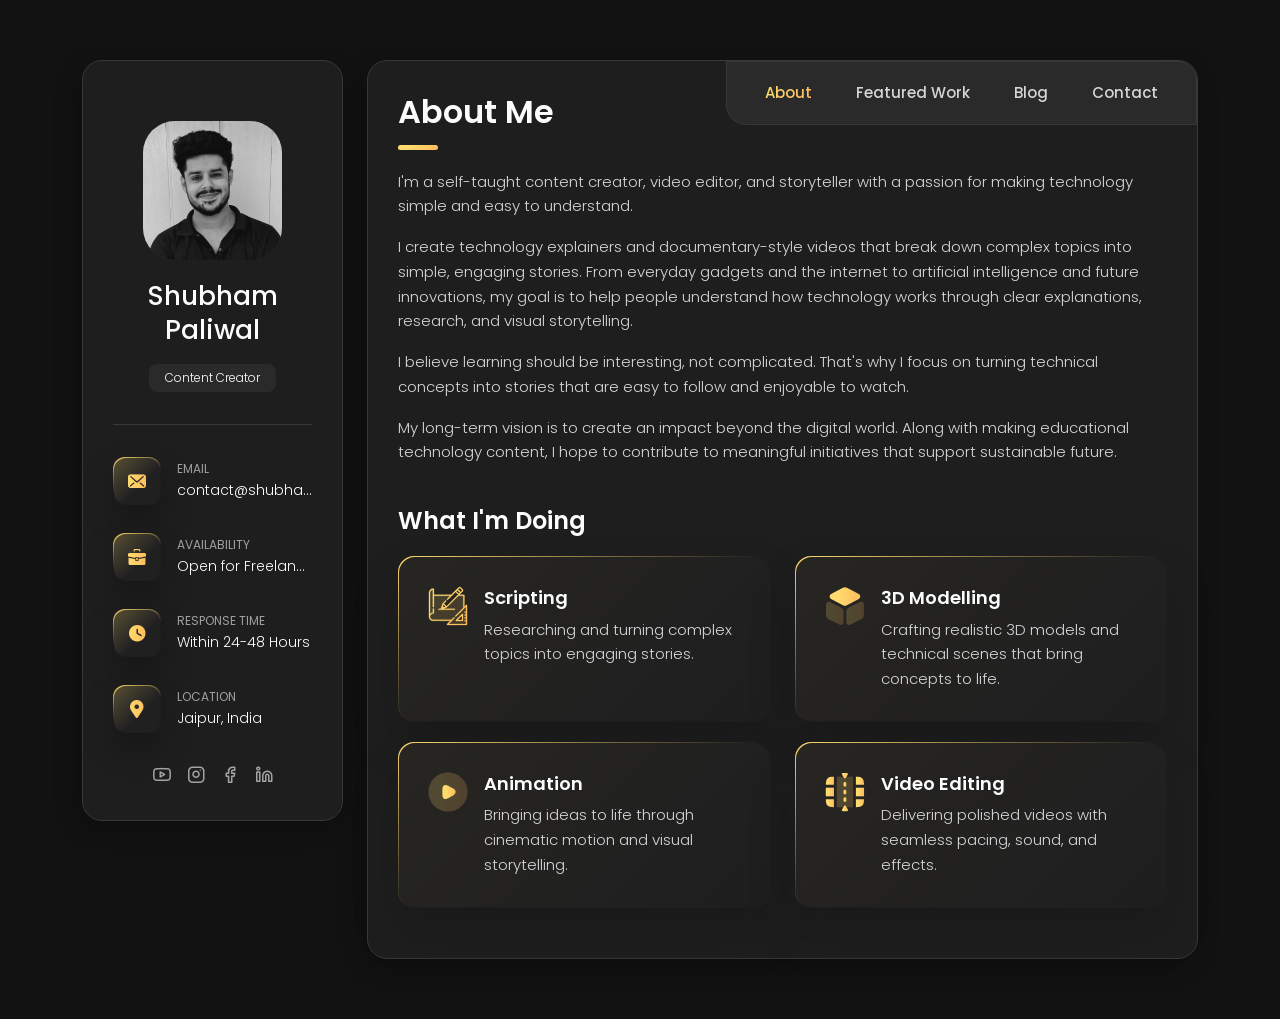
==== index.html @ 13cd65c0 "initial portfolio website" ====
<!DOCTYPE html>
<html lang="en">

<head>

	<!-- =========================================================
        CHARACTER ENCODING
    ========================================================== -->

	<meta charset="UTF-8">

	<!-- =========================================================
        VIEWPORT
    ========================================================== -->

	<meta name="viewport" content="width=device-width, initial-scale=1">

	<!-- =========================================================
        PRIMARY SEO
        Change these 4 values on every page:
        1. Title
        2. Description
        3. Canonical URL
        4. Open Graph URL
    ========================================================== -->

	<title>Shubham Paliwal | Tech Creator, 3D Animator & Storyteller</title>

	<meta name="description"
		content="Explore technology through documentary-style explainers featuring cinematic 3D animation, AI-powered visuals, and engaging visual storytelling by Shubham Paliwal.">

	<link rel="canonical" href="https://shubhampaliwal.com/">

	<!-- =========================================================
        WEBSITE INFORMATION
    ========================================================== -->

	<meta name="author" content="Shubham Paliwal">

	<meta name="creator" content="Shubham Paliwal">

	<meta name="publisher" content="Shubham Paliwal">

	<meta name="application-name" content="Shubham Paliwal">

	<meta name="apple-mobile-web-app-title" content="Shubham Paliwal">

	<!-- =========================================================
        SEARCH ENGINES
    ========================================================== -->

	<meta name="robots" content="index,follow,max-image-preview:large,max-snippet:-1,max-video-preview:-1">

	<!-- =========================================================
        THEME
    ========================================================== -->

	<meta name="theme-color" content="#0D1117">

	<meta name="color-scheme" content="dark">

	<!-- =========================================================
        MOBILE
    ========================================================== -->

	<meta name="mobile-web-app-capable" content="yes">

	<meta name="apple-mobile-web-app-status-bar-style" content="black-translucent">

	<meta name="format-detection" content="telephone=no">

	<!-- =========================================================
        REFERRER
    ========================================================== -->

	<meta name="referrer" content="strict-origin-when-cross-origin">

	<!-- =========================================================
        OPEN GRAPH
        Used by:
        Facebook
        WhatsApp
        LinkedIn
        Discord
        Telegram
        Slack
    ========================================================== -->

	<meta property="og:type" content="website">

	<meta property="og:site_name" content="Shubham Paliwal">

	<meta property="og:locale" content="en_US">

	<meta property="og:title" content="Shubham Paliwal | Tech Creator, 3D Animator & Storyteller">

	<meta property="og:description"
		content="Explore technology through documentary-style explainers featuring cinematic 3D animation, AI-powered visuals, and engaging visual storytelling by Shubham Paliwal.">

	<meta property="og:url" content="https://shubhampaliwal.com/">

	<meta property="og:image" content="https://shubhampaliwal.com/assets/images/og-image.jpg">

	<meta property="og:image:secure_url" content="https://shubhampaliwal.com/assets/images/og-image.jpg">

	<meta property="og:image:type" content="image/jpeg">

	<meta property="og:image:width" content="1200">

	<meta property="og:image:height" content="630">

	<meta property="og:image:alt" content="Official Portfolio of Shubham Paliwal">

	<!-- =========================================================
        TWITTER / X CARD
        Used by X (Twitter)
    ========================================================== -->

	<meta name="twitter:card" content="summary_large_image">

	<meta name="twitter:site" content="@ShubhamPaliiwal">

	<meta name="twitter:creator" content="@ShubhamPaliiwal">

	<meta name="twitter:title" content="Shubham Paliwal | Tech Creator, 3D Animator & Storyteller">

	<meta name="twitter:description"
		content="Explore technology through documentary-style explainers featuring cinematic 3D animation, AI-powered visuals, and engaging visual storytelling by Shubham Paliwal.">

	<meta name="twitter:image" content="https://shubhampaliwal.com/assets/images/og-image.jpg">

	<meta name="twitter:image:alt" content="Official Portfolio of Shubham Paliwal">

	<!-- =========================================================
        FAVICONS
    ========================================================== -->

	<link rel="icon" href="/assets/images/favicons/favicon.ico" sizes="any">

	<link rel="icon" type="image/png" sizes="16x16" href="/assets/images/favicons/favicon-16x16.png">

	<link rel="icon" type="image/png" sizes="32x32" href="/assets/images/favicons/favicon-32x32.png">

	<link rel="icon" type="image/png" sizes="48x48" href="/assets/images/favicons/favicon-48x48.png">

	<link rel="apple-touch-icon" sizes="180x180" href="/assets/images/favicons/apple-touch-icon.png">

	<link rel="manifest" href="/assets/images/favicons/site.webmanifest">

	<!-- =========================================================
        PERFORMANCE
    ========================================================== -->

	<!-- Preconnect only if using Google Fonts -->
	<link rel="preconnect" href="https://fonts.googleapis.com">

	<link rel="preconnect" href="https://fonts.gstatic.com" crossorigin>

	<!-- DNS Prefetch -->

	<link rel="dns-prefetch" href="//fonts.googleapis.com">

	<link rel="dns-prefetch" href="//fonts.gstatic.com">

	<!-- =========================================================
        SOCIAL PROFILES
    ========================================================== -->

	<link rel="me" href="https://instagram.com/theshubhampaliwal">

	<link rel="me" href="https://youtube.com/@TheShubhamPaliwal">

	<link rel="me" href="https://facebook.com/TheShubhamPaliwal">

	<link rel="me" href="https://x.com/ShubhamPaliiwal">

	<link rel="me" href="https://linkedin.com/in/theshubhampaliwal">

	<link rel="me" href="https://github.com/theshubhampaliwal">

	<!-- =========================================================
        SEARCH ENGINE VERIFICATION
        Add these after verification
    ========================================================== -->

	<!--
    <meta name="google-site-verification"
          content="YOUR_GOOGLE_VERIFICATION_CODE">

    <meta name="msvalidate.01"
          content="YOUR_BING_VERIFICATION_CODE">
    -->

	<!-- =========================================================
        ANALYTICS
        Add after launch
    ========================================================== -->

	<!-- Google Analytics (GA4) -->

	<!-- Microsoft Clarity -->

	<!-- =========================================================
     STRUCTURED DATA
     Person Schema
========================================================= -->

	<script type="application/ld+json">
{
  "@context": "https://schema.org",
  "@type": "Person",
  "@id": "https://shubhampaliwal.com/#person",

  "name": "Shubham Paliwal",

  "alternateName": "TheShubhamPaliwal",

  "url": "https://shubhampaliwal.com/",

  "image": "https://shubhampaliwal.com/assets/images/profile.webp",

  "email": "contact@shubhampaliwal.com",

  "jobTitle": "Technology Explainer & 3D Animation Creator",

  "description": "Shubham Paliwal is a technology explainer who creates documentary-style videos that simplify complex technology through deep research, cinematic 3D animation, AI-powered visuals, and engaging visual storytelling. His work explores how modern technologies work, making technical concepts accessible and easy to understand.",

  "sameAs": [

    "https://instagram.com/theshubhampaliwal",

    "https://youtube.com/@TheShubhamPaliwal",
    
    "https://facebook.com/TheShubhamPaliwal",

    "https://x.com/ShubhamPaliiwal",

    "https://linkedin.com/in/theshubhampaliwal",

    "https://github.com/theshubhampaliwal"

  ],

  "knowsAbout": [
  "Technology",
  "Artificial Intelligence",
  "3D Animation",
  "Visual Storytelling",
  "Technology Explainers",
  "Documentary Filmmaking",
  "Scriptwriting",
  "Blender",
  "Adobe After Effects",
  "Adobe Premiere Pro"
]
}
</script>

	<!-- =========================================================
     WEBSITE SCHEMA
========================================================= -->

	<script type="application/ld+json">
{
  "@context": "https://schema.org",

  "@type": "WebSite",

  "@id": "https://shubhampaliwal.com/#website",

  "url": "https://shubhampaliwal.com/",

  "name": "Shubham Paliwal",

  "publisher": {

      "@id":"https://shubhampaliwal.com/#person"

  },

  "inLanguage":"en"
}
</script>

	<!-- =========================================================
     WEBPAGE SCHEMA
========================================================= -->

	<script type="application/ld+json">
{
  "@context":"https://schema.org",

  "@type":"WebPage",

  "@id":"https://shubhampaliwal.com/#webpage",

  "url":"https://shubhampaliwal.com/",

  "name":"Shubham Paliwal",

  "description":"Official website of Shubham Paliwal who creates documentary-style explainers featuring cinematic 3D animation, AI-powered visuals, and engaging visual storytelling by Shubham Paliwal.",

  "isPartOf":{

      "@id":"https://shubhampaliwal.com/#website"

  },

  "about":{

      "@id":"https://shubhampaliwal.com/#person"

  },

  "primaryImageOfPage":{

      "@type":"ImageObject",

      "url":"https://shubhampaliwal.com/assets/images/og-image.jpg"

  },

  "inLanguage":"en"
}
</script>

	<!-- Styles -->
	<link rel="stylesheet" type="text/css" href="/assets/styles/vendors/bootstrap.min.css" />
	<link rel="stylesheet" type="text/css" href="/assets/styles/style.css" />

</head>

<body>
	<main class="main">
		<div class="container gutter-top gutter-bottom">
			<div class="row sticky-parent">
				<!-- Sidebar -->
				<aside class="col-12 col-md-12 col-xl-3">
					<div class="sidebar box-outer sticky-column">
						<!-- My photo -->
						<div class="sidebar__base-info">
							<figure class="avatar-box">
								<img src="/assets/images/profile.webp" alt="Shubham Paliwal">
							</figure>

							<div class="text-xl-center">
								<h3 class="title title--h3 sidebar__name">Shubham Paliwal</h3>
								<div class="badge">Content Creator</div>
							</div>

							<button class="btn btn--small btn--icon-right sidebar__btn js-btn-toggle"><span>Show
									Contacts</span><i class="feathericon-chevron-down"></i></button>
						</div>

						<div class="sidebar__additional-info js-show">
							<div class="separation"></div>
							<ul class="details-info">
								<!-- Email -->
								<li class="details-info__item">
									<span class="box icon-box"><i class="font-icon icon-icon-email-solid"></i></span>
									<div class="contacts-block__info">
										<span class="overhead">Email</span>
										<a class="text-overflow" href="mailto:contact@shubhampaliwal.com"
											title="contact@shubhampaliwal.com">contact@shubhampaliwal.com</a>
									</div>
								</li>
								<!-- Availability -->
								<li class="details-info__item">
									<span class="box icon-box"><i class="font-icon icon-icon-business-bag"></i></span>
									<div class="contacts-block__info">
										<span class="overhead">Availability</span>
										<span class="text-overflow" title="Open for Freelance & Collaborations">Open for
											Freelance & Collaborations</span>
									</div>
								</li>
								<!-- Response Time -->
								<li class="details-info__item">
									<span class="box icon-box"><i class="font-icon icon-icon-time-solid"></i></span>
									<div class="contacts-block__info">
										<span class="overhead">Response Time</span>
										<span class="text-overflow" title="Within 24-48 Hours">Within 24-48 Hours</span>
									</div>
								</li>
								<!-- Location -->
								<li class="details-info__item">
									<span class="box icon-box"><i class="font-icon icon-icon-location-pin"></i></span>
									<div class="contacts-block__info">
										<span class="overhead">Location</span>
										<span class="text-overflow" title="Jaipur, India">Jaipur, India</span>
									</div>
								</li>
							</ul>
							<div class="separation d-xl-none"></div>

							<!-- Social -->
							<div class="social">
								<a class="social__link" href="https://www.youtube.com/@TheShubhamPaliwal"><i
										class="feathericon-youtube"></i></a>
								<a class="social__link" href="https://www.instagram.com/theshubhampaliwal"><i
										class="feathericon-instagram"></i></a>
								<a class="social__link" href="https://www.facebook.com/TheShubhamPaliwal"><i
										class="feathericon-facebook"></i></a>
								<a class="social__link" href="https://www.linkedin.com/in/theshubhampaliwal"><i
										class="feathericon-linkedin"></i></a>
							</div>
						</div>
					</div>
				</aside>

				<!-- Content -->
				<div class="col-12 col-md-12 col-xl-9">
					<div class="box-outer">
						<!-- Menu -->
						<div class="nav-container">
							<ul class="nav">
								<li class="nav__item"><a class="active" href="/">About</a></li>
								<li class="nav__item"><a href="/work">Featured Work</a></li>
								<li class="nav__item"><a href="https://blog.shubhampaliwal.com/" target="_blank"
										rel="noopener noreferrer">Blog</a></li>
								<li class="nav__item"><a href="/contact">Contact</a></li>
							</ul>
						</div>

						<!-- About -->
						<div class="pb-0 pb-sm-2">
							<h1 class="title title--h1 title__separate">About Me</h1>
							<p>I'm a self-taught content creator, video editor, and storyteller with a passion for
								making technology simple and easy to understand.</p>
							<p>I create technology explainers and documentary-style videos that break down complex
								topics into simple, engaging stories. From everyday gadgets and the internet to
								artificial intelligence and future innovations, my goal is to help people understand how
								technology works through clear explanations, research, and visual storytelling.</p>
							<p>I believe learning should be interesting, not complicated. That's why I focus on turning
								technical concepts into stories that are easy to follow and enjoyable to watch.</p>
							<p>My long-term vision is to create an impact beyond the digital world. Along with making
								educational technology content, I hope to contribute to meaningful initiatives that
								support sustainable future.</p>
						</div>

						<!-- What -->
						<h2 class="title title--h2 mt-3">What I'm Doing</h2>
						<div class="row">
							<!-- Case Item -->
							<div class="col-12 col-lg-6">
								<div class="case-item box box-inner">
									<img class="case-item__icon" src="/assets/icons/icon-design.svg" alt="" />
									<div>
										<h3 class="title title--h3">Scripting</h3>
										<p class="case-item__caption">Researching and turning complex topics into
											engaging stories.</p>
									</div>
								</div>
							</div>

							<!-- Case Item -->
							<div class="col-12 col-lg-6">
								<div class="case-item box box-inner">
									<img class="case-item__icon" src="/assets/icons/icon-3d.svg" alt="" />
									<div>
										<h3 class="title title--h3">3D Modelling</h3>
										<p class="case-item__caption">Crafting realistic 3D models and technical scenes
											that bring concepts to life.</p>
									</div>
								</div>
							</div>

							<!-- Case Item -->
							<div class="col-12 col-lg-6">
								<div class="case-item box box-inner">
									<img class="case-item__icon" src="/assets/icons/icon-animation.svg" alt="" />
									<div>
										<h3 class="title title--h3">Animation</h3>
										<p class="case-item__caption">Bringing ideas to life through cinematic motion
											and visual storytelling.</p>
									</div>
								</div>
							</div>

							<!-- Case Item -->
							<div class="col-12 col-lg-6">
								<div class="case-item box box-inner">
									<img class="case-item__icon" src="/assets/icons/icon-video-editing.svg" alt="" />
									<div>
										<h3 class="title title--h3">Video Editing</h3>
										<p class="case-item__caption">Delivering polished videos with seamless pacing,
											sound, and effects.</p>
									</div>
								</div>
							</div>
						</div>

						<!-- Tools Code Here -->

						<!-- Clients Code Here -->

					</div><!-- box-outer -->
				</div><!-- Content -->
			</div><!-- sticky-parent -->
		</div><!-- container -->
	</main>

	<div class="back-to-top"></div>

	<!-- Full review 1 Code Here -->

	<!-- Full review 2 Code Here -->

	<!-- Full review 3 Code Here -->

	<!-- Full review 4 Code Here -->

	<!-- Full review 5 Code Here -->

	<!-- JavaScripts -->
	<script src="/assets/js/jquery-3.4.1.min.js"></script>
	<script src="/assets/js/plugins.min.js"></script>
	<script src="/assets/js/common.js"></script>

</body>

</html>
---- assets/styles/style.css ----
/* ------------------------------------------------
 Author: ArtStyles (Art)
 
 Template Name: vCard
 version: 1.1.0
------------------------------------------------ */
/* ------------------------------------------------
 
 - Vendors
 - Font Icons
 - Variables
 - General Styles
 - Typography
 - Form
 - Button
 - Sidebar
 - Sections
 - Navbar
 - Popup
 - Cases
 - Clients
 - Contact
 - Portfolio
 - News
 - Single news
 - Single project
 - Testimonials
 - Timeline
 - Footer
 - Other
 
------------------------------------------------ */
@import url("vendors/swiper.min.css");
@import url("vendors/simplebar.min.css");
@import url("vendors/magnific-popup.css");
@import url("vendors/photoswipe.css");
@import url("vendors/default-skin.css");
@import url("../icons/style-custome-icons.css");
@import url("../icons/feather.css");
@import url("https://fonts.googleapis.com/css2?family=Poppins:wght@300;400;500;600&display=swap");
:root {
  --font-family: 'Poppins', sans-serif;
  --font-base-size: 15px;
  --font-mobile-size: 14px;
  --color-heading: #FCFCFC;
  --color-paragraph: #D6D6D6;
  --color-border: #383838;
  --color-bg: #121212;
  --color-surface-1: #1e1e1f;
  --color-surface-2: #2a2a2b;
  --color-surface-3: #202021;
  --color-accent: #FFDB6E;
  --color-error: #B84C4C;
  --color-gradient: linear-gradient(137.84deg, #FFDB6E 26.31%, #FFBC5E 93.75%);
  --color-gradient-soft: linear-gradient(135deg, rgba(255, 218, 109, 0.0375) 0%, rgba(255, 189, 94, 0) 100%), #1E1E1F;
  --color-gradient-text: linear-gradient(90deg, #FFDB6E, #FFBC5E);
  --color-gradient-border: linear-gradient(155deg, #FFDA6D 0%, rgba(255, 191, 96, 0) 50%);
  --color-gradient-border-gray: linear-gradient(135deg, #404040 0%, rgba(64, 64, 64, 0) 48.44%);
  --color-gradient-gray: linear-gradient(137.84deg, #3F3F40 2.69%, #303030 93.75%);
  --color-gradient-icon: linear-gradient(135deg, rgba(255, 218, 109, 0.25) 0%, rgba(255, 189, 94, 0) 59.86%), #202021;
  --color-btn: linear-gradient(135deg, rgba(45, 45, 46, 0.25) 0%, rgba(27, 27, 28, 0) 100%), #202021;
  --box-shadow-24: -4px 8px 24px rgba(0, 0, 0, 0.25);
  --box-shadow-30: 0px 16px 30px rgba(0, 0, 0, 0.25);
  --box-shadow-40: 0px 16px 40px rgba(0, 0, 0, 0.25);
  --box-shadow-50: 0px 25px 50px rgba(0, 0, 0, 0.15);
  --box-shadow-80: 0px 24px 80px rgba(0, 0, 0, 0.7);
  --radius-32: 32px;
  --radius-20: 20px;
  --radius-18: 18px;
  --radius-16: 16px;
  --radius-14: 14px;
  --radius-12: 12px;
  --radius-8: 8px;
}

/* -----------------------------------------------------------------
    - General Styles
----------------------------------------------------------------- */
*,
::before,
::after {
  background-repeat: no-repeat;
  -webkit-box-sizing: border-box;
          box-sizing: border-box;
}

html {
  -webkit-overflow-scrolling: touch;
  -webkit-box-sizing: border-box;
  box-sizing: border-box;
}

body, html {
  font-size: 1rem;
  -webkit-text-size-adjust: 100%;
}

body {
  background-color: var(--color-bg);
  color: var(--color-paragraph);
  font-family: var(--font-family);
  font-size: var(--font-base-size);
  font-weight: 300;
  line-height: 1.65;
  min-height: 100vh;
  overflow-x: hidden;
  -ms-overflow-style: scrollbar;
  -webkit-font-smoothing: antialiased;
}

@media only screen and (max-width: 580px) {
  body {
    font-size: var(--font-mobile-size);
    line-height: 1.6;
  }
}

html.is-scroll-disabled body {
  height: 100vh;
  overflow: hidden;
}

@media all and (-ms-high-contrast: none), (-ms-high-contrast: active) {
  html.is-scroll-disabled {
    overflow: hidden;
  }
}

.no-scroll {
  overflow: hidden;
  -ms-overflow-style: none;
}

.no-scroll-height {
  overflow-x: hidden;
}

.svg-defs {
  position: absolute;
  height: 0;
  width: 0;
}

img {
  max-width: 100%;
  -webkit-user-select: none;
  -moz-user-select: none;
  -ms-user-select: none;
  user-select: none;
}

figure {
  margin: 0;
}

iframe {
  background-color: var(--color-bg);
  border: 0;
  display: block;
  height: 100%;
  width: 100%;
}

.cover {
  -o-object-fit: cover;
     object-fit: cover;
  -o-object-position: center;
     object-position: center;
  font-family: 'object-fit: cover; object-position: center;';
  height: 100%;
  width: 100%;
}

::-moz-selection {
  background: transparent;
  color: var(--color-accent);
}

::selection {
  background: transparent;
  color: var(--color-accent);
}

.scroll-line {
  background: var(--color-gradient);
  height: 0.1875rem;
  position: fixed;
  top: 0;
  width: 0;
  z-index: 3;
}

/* -----------------------------------------------------------------
    - Typography
----------------------------------------------------------------- */
h1, h2, h3, h4, h5, h6 {
  color: var(--color-heading);
  font-family: var(--font-family);
  font-weight: 600;
  line-height: 1.3;
}

.title--h1 {
  font-size: 2rem;
  margin-bottom: 1.0625rem;
}

@media only screen and (max-width: 580px) {
  .title--h1 {
    font-size: 1.5rem;
  }
}

.title--h2 {
  font-size: 1.5rem;
  margin-bottom: 1.25rem;
}

@media only screen and (max-width: 580px) {
  .title--h2 {
    font-size: 1.125rem;
  }
}

.title--h3 {
  font-size: 1.125rem;
  margin-bottom: 0.5rem;
}

@media only screen and (max-width: 580px) {
  .title--h3 {
    font-size: 1rem;
  }
}

.title--h4 {
  font-size: 1rem;
  margin-bottom: 0.8125rem;
  font-weight: 500;
}

@media only screen and (max-width: 580px) {
  .title--h4 {
    font-size: 0.875rem;
  }
}

.title--h5 {
  font-size: 0.875rem;
}

@media only screen and (max-width: 580px) {
  .title--h5 {
    font-size: 0.75rem;
  }
}

.title--h6 {
  font-size: 0.75rem;
}

@media only screen and (max-width: 580px) {
  .title--h6 {
    font-size: 0.625rem;
  }
}

.title--center {
  text-align: center;
}

.title--tone {
  background: var(--color-gradient-text);
  -webkit-background-clip: text;
  background-clip: text;
  -webkit-text-fill-color: transparent;
}

.title-icon {
  margin-right: 0.5rem;
  margin-top: -0.25rem;
  height: 2.5rem;
  width: 2.5rem;
}

@media only screen and (max-width: 580px) {
  .title-icon {
    height: 2.08333rem;
    width: 2.08333rem;
  }
}

.title__separate {
  margin-bottom: 2.3125rem;
  position: relative;
}

.title__separate::before {
  content: '';
  background: var(--color-gradient);
  border-radius: 0.5rem;
  height: 0.3125rem;
  position: absolute;
  bottom: -1.0625rem;
  left: 0;
  width: 2.5rem;
  z-index: 1;
}

@media only screen and (max-width: 580px) {
  .title__separate {
    margin-bottom: 1.5rem;
  }
  .title__separate::before {
    height: 0.1875rem;
    bottom: -0.625rem;
    width: 1.875rem;
  }
}

.overhead {
  color: var(--color-paragraph);
  font-size: 0.75rem;
  font-weight: 400;
  display: block;
  opacity: .7;
  text-transform: uppercase;
}

@media only screen and (max-width: 580px) {
  .overhead {
    font-size: 0.6875rem;
  }
}

.text-overflow {
  display: block;
  text-overflow: ellipsis;
  overflow: hidden;
  white-space: nowrap;
}

.block-quote {
  font-size: 1.25rem;
  font-weight: 400;
  font-style: italic;
  margin: 1.8125rem 0;
  position: relative;
  line-height: 1.6;
}

@media only screen and (max-width: 991px) {
  .block-quote {
    padding-left: 3.8125rem;
  }
}

@media only screen and (max-width: 580px) {
  .block-quote {
    font-size: 1.125rem;
    margin: 1rem 0;
    padding-left: 0;
    padding-top: 2.8125rem;
  }
  .block-quote p {
    margin-bottom: 0.5rem;
  }
}

.block-quote::before {
  background-image: url(../icons/icon-quote.svg);
  background-repeat: no-repeat;
  background-position: center;
  background-size: cover;
  content: '';
  height: 1.125rem;
  margin: 0 auto;
  position: absolute;
  top: 0.5rem;
  left: -3.125rem;
  width: 1.6875rem;
}

@media only screen and (max-width: 991px) {
  .block-quote::before {
    left: 0;
  }
}

.block-quote__author {
  font-size: 0.875rem;
  font-style: normal;
  display: block;
  margin-top: 0.5625rem;
  padding-left: 3rem;
  position: relative;
}

@media only screen and (max-width: 580px) {
  .block-quote__author {
    font-size: 0.875rem;
    margin-top: 0;
    padding-left: 2rem;
  }
}

.block-quote__author::before {
  content: '';
  background-color: var(--color-heading);
  height: 0.0625rem;
  margin-bottom: auto;
  margin-top: auto;
  position: absolute;
  top: 0;
  bottom: 0;
  left: 0;
  width: 2rem;
}

@media only screen and (max-width: 580px) {
  .block-quote__author::before {
    width: 1rem;
  }
}

a {
  color: var(--color-accent);
  cursor: pointer;
  text-decoration: none;
}

a:hover {
  outline: none;
}

a.decoration--none {
  text-decoration: none;
}

a.link-gradient {
  background: var(--color-gradient-text);
  -webkit-background-clip: text;
  background-clip: text;
  -webkit-text-fill-color: transparent;
  -webkit-text-decoration-skip: objects;
}

.description {
  color: var(--color-paragraph);
  margin-bottom: 1.875rem;
}

.foreword {
  font-size: 1.125rem;
}

/* Badges */
.badge {
  background: var(--color-surface-2);
  font-size: 0.75rem;
  font-weight: 300;
  border-radius: var(--radius-8);
  padding: 0.5rem 1rem;
}

@media only screen and (max-width: 580px) {
  .badge {
    font-size: 0.6875rem;
    padding: 0.375rem 0.75rem;
  }
}

/* -----------------------------------------------------------------
    - Form
----------------------------------------------------------------- */
.input, .textarea, select,
.custom-select {
  background-color: transparent;
  border: 1px solid var(--color-border);
  border-radius: var(--radius-14);
  -webkit-box-shadow: none;
          box-shadow: none;
  color: var(--color-heading);
  font-size: inherit;
  height: auto;
  padding: 0.875rem 1.375rem 0.8125rem;
  position: relative;
  width: 100%;
  -webkit-appearance: none;
  -moz-appearance: none;
  appearance: none;
}

@media only screen and (max-width: 580px) {
  .input, .textarea, select,
  .custom-select {
    padding: 0.8125rem 1.375rem 0.75rem;
  }
}

.input:focus, .textarea:focus, select:focus,
.custom-select:focus {
  background-color: transparent;
  border-color: var(--color-accent);
  color: var(--color-heading);
  -webkit-box-shadow: none;
          box-shadow: none;
  outline: none;
}

.input {
  line-height: inherit;
}

@media all and (-ms-high-contrast: none), (-ms-high-contrast: active) {
  .input {
    line-height: 0;
  }
}

.input__icon {
  padding-left: 3.375rem;
}

@media only screen and (max-width: 580px) {
  .input__icon {
    padding-left: 2.8125rem;
  }
}

.textarea {
  border-radius: var(--radius-14);
  display: block;
  padding: 0.8125rem 1.1875rem;
  resize: none;
}

.form-group {
  margin-bottom: 2rem;
  position: relative;
}

@media only screen and (max-width: 580px) {
  .form-group {
    margin-bottom: 1.6875rem;
  }
}

.help-block {
  position: absolute;
  font-size: 0.75rem;
  line-height: 1.4;
  padding-top: 0.3125rem;
  padding-left: 0.375rem;
}

@media only screen and (max-width: 580px) {
  .help-block {
    font-size: 0.6875rem;
  }
}

.with-errors {
  color: var(--color-error);
}

.has-error input,
.has-error textarea,
.has-error input:focus,
.has-error textarea:focus {
  border-color: var(--color-error);
}

#validator-contact {
  font-size: 0.875rem;
  margin-top: 1rem;
}

.form-control::-webkit-input-placeholder {
  color: var(--color-paragraph);
  opacity: .5;
}

.form-control:-ms-input-placeholder {
  color: var(--color-paragraph);
  opacity: .5;
}

.form-control::-ms-input-placeholder {
  color: var(--color-paragraph);
  opacity: .5;
}

.form-control::placeholder {
  color: var(--color-paragraph);
  opacity: .5;
}

input:invalid,
textarea:invalid {
  outline: none !important;
}

.form-check-input {
  background: transparent;
  border-color: rgba(244, 244, 244, 0.15);
}

.form-check-input:checked {
  background-color: var(--color-accent);
  border-color: var(--color-accent);
}

.form-check-input:checked[type=checkbox] {
  background-image: url("data:image/svg+xml,%3csvg xmlns='http://www.w3.org/2000/svg' viewBox='0 0 20 20'%3e%3cpath fill='none' stroke='%23000' stroke-linecap='round' stroke-linejoin='round' stroke-width='3' d='M6 10l3 3l6-6'/%3e%3c/svg%3e") !important;
}

.form-check-input:checked[type=radio] {
  background-image: url("data:image/svg+xml,%3csvg xmlns='http://www.w3.org/2000/svg' viewBox='-4 -4 8 8'%3e%3ccircle r='2' fill='%23000'/%3e%3c/svg%3e");
}

.form-check-input:focus {
  border-color: var(--color-paragraph);
  -webkit-box-shadow: 0 0 0 0.125rem rgba(244, 244, 244, 0.25);
          box-shadow: 0 0 0 0.125rem rgba(244, 244, 244, 0.25);
}

select,
.custom-select {
  background: url("data:image/svg+xml,%3csvg xmlns='http://www.w3.org/2000/svg' viewBox='0 0 4 5'%3e%3cpath fill='%23fff' d='M2 0L0 2h4zm0 5L0 3h4z'/%3e%3c/svg%3e") no-repeat right 0.1rem center/10px 16px;
}

.dropdown-menu {
  background: var(--color-surface-2);
  border: 1px solid var(--color-border);
  border-radius: var(--radius-12);
  -webkit-box-shadow: var(--box-shadow-50);
          box-shadow: var(--box-shadow-50);
  font-size: inherit;
}

.dropdown-menu::before {
  content: '';
  border-left: 0.375rem solid transparent;
  border-right: 0.375rem solid transparent;
  border-bottom: 0.375rem solid var(--color-border);
  height: 0;
  position: absolute;
  top: -0.375rem;
  left: 1.0625rem;
  width: 0;
}

.dropdown-item {
  color: var(--color-paragraph);
  font-weight: 300;
}

.dropdown-item:hover, .dropdown-item:focus {
  background: var(--color-border);
  color: var(--color-paragraph);
}

.dropdown.dropup .dropdown-menu::before {
  border-left: 0.375rem solid transparent;
  border-right: 0.375rem solid transparent;
  border-top: 0.375rem solid var(--color-border);
  border-bottom: 0.375rem solid transparent;
  top: auto;
  bottom: -0.75rem;
}

.progress {
  display: block;
  background: transparent;
  font-size: 0.9375rem;
  margin-bottom: 1.5rem;
  height: auto;
}

@media only screen and (max-width: 580px) {
  .progress {
    font-size: 0.8125rem;
    margin-bottom: 1rem;
  }
}

.progress:last-child {
  margin-bottom: 0;
}

.progress-bar {
  background-color: var(--color-border);
  border-radius: var(--radius-16);
  height: 0.5rem;
  overflow: inherit;
  position: relative;
  width: 100%;
}

.progress-bar span {
  background: var(--color-gradient);
  border-radius: 1rem;
  display: block;
  overflow: hidden;
  position: relative;
  height: 0.5rem;
  width: 0%;
  -webkit-transition: width .6s ease-in-out;
  transition: width .6s ease-in-out;
  z-index: 1;
}

.progress .progress-text {
  margin-bottom: 0.5rem;
}

.progress .progress-text span {
  color: var(--color-heading);
  font-weight: 500;
}

.btn {
  background: var(--color-gradient-border-gray);
  border-radius: var(--radius-14);
  -webkit-box-shadow: var(--box-shadow-40);
          box-shadow: var(--box-shadow-40);
  border: 0;
  color: var(--color-accent);
  cursor: pointer;
  font-weight: 400;
  font-size: 1rem;
  line-height: initial;
  padding: 1rem 1.5rem;
  position: relative;
  -webkit-transition: all .4s ease-in-out;
  transition: all .4s ease-in-out;
  white-space: nowrap;
  z-index: 0;
}

.btn::before {
  content: '';
  position: absolute;
  top: 1px;
  right: 1px;
  bottom: 1px;
  left: 1px;
  background: var(--color-btn);
  border-radius: inherit;
  -webkit-transition: all .4s ease-in-out;
  transition: all .4s ease-in-out;
  z-index: -1;
}

.btn:hover {
  background: var(--color-gradient-border);
  color: var(--color-accent);
}

.btn:hover::before {
  background: var(--color-gradient-icon);
}

.btn:focus {
  -webkit-box-shadow: var(--box-shadow-40);
          box-shadow: var(--box-shadow-40);
}

.btn .font-icon {
  margin-right: 0.375rem;
}

.btn--small {
  -webkit-box-shadow: var(--box-shadow-30);
          box-shadow: var(--box-shadow-30);
  font-size: 0.75rem;
  padding: 0.625rem 1rem;
}

.btn--small:focus {
  -webkit-box-shadow: var(--box-shadow-30);
          box-shadow: var(--box-shadow-30);
}

.btn--icon-left i {
  margin-right: 0.5rem;
}

.btn--icon-right i {
  margin-left: 0.5rem;
}

@media only screen and (max-width: 580px) {
  .btn {
    font-size: 0.875rem;
    padding: 0.75rem 1.125rem;
  }
}

button:focus {
  outline: none;
}

.hp-field {
    position: absolute;
    left: -10000px;
    width: 1px;
    height: 1px;
    overflow: hidden;
}

.cf-turnstile {
    margin-bottom: 16px;
    max-width: 100%;
    overflow: hidden;
}

/* -----------------------------------------------------------------
    - Sidebar
----------------------------------------------------------------- */
.sidebar {
  z-index: 10;
}

@media only screen and (max-width: 1200px) {
  .sidebar {
    margin-bottom: 1.875rem;
  }
}

@media only screen and (max-width: 580px) {
  .sidebar {
    margin-bottom: 1rem;
  }
}

@media only screen and (max-width: 1200px) {
  .sidebar__base-info {
    display: -webkit-box;
    display: -ms-flexbox;
    display: flex;
    -webkit-box-align: center;
        -ms-flex-align: center;
            align-items: center;
  }
  .sidebar__base-info > * {
    min-width: 0;
  }
}

@media only screen and (min-width: 1200px) {
  .sidebar__additional-info {
    display: block !important;
  }
}

@media only screen and (max-width: 1200px) {
  .sidebar__additional-info {
    display: none;
  }
}

@media only screen and (max-width: 1200px) {
  .sidebar__additional-info .details-info__item {
    -webkit-box-flex: 0;
        -ms-flex: 0 0 50%;
            flex: 0 0 50%;
  }
  .sidebar__additional-info .details-info__item:nth-last-child(2), .sidebar__additional-info .details-info__item:nth-last-child(1) {
    margin-bottom: 0;
  }
}

@media only screen and (max-width: 768px) {
  .sidebar__additional-info .details-info__item {
    margin-bottom: 1.25rem;
  }
  .sidebar__additional-info .details-info__item:nth-last-child(2) {
    margin-bottom: 1.25rem;
  }
  .sidebar__additional-info .details-info__item:nth-last-child(1) {
    margin-bottom: 0 !important;
  }
}

@media only screen and (max-width: 580px) {
  .sidebar__additional-info .details-info__item {
    -webkit-box-flex: 0;
        -ms-flex: 0 0 100%;
            flex: 0 0 100%;
  }
  .sidebar__additional-info .details-info__item:nth-last-child(2) {
    margin-bottom: 0.9375rem;
  }
  .sidebar__additional-info .details-info__item:nth-last-child(1) {
    margin-bottom: 0;
  }
}

.sidebar .avatar-box {
  background: var(--color-gradient-gray);
  border-radius: var(--radius-32);
  margin: 1.875rem 1.875rem 1.25rem;
  overflow: hidden;
  height: calc(100% - 3.75rem);
  width: calc(100% - 3.75rem);
  -webkit-transition: all .3s ease-in-out;
  transition: all .3s ease-in-out;
}

@media only screen and (max-width: 1200px) {
  .sidebar .avatar-box {
    -ms-flex-negative: 0;
        flex-shrink: 0;
    margin: 0 1.5rem 0 0;
    height: 7.5rem;
    width: 7.5rem;
  }
}

@media only screen and (max-width: 580px) {
  .sidebar .avatar-box {
    border-radius: var(--radius-20);
    margin: 0 1rem 0 0;
    height: 5rem;
    width: 5rem;
  }
}

.sidebar .avatar-box img {
  -o-object-fit: cover;
     object-fit: cover;
  height: 100%;
  width: 100%;
}

.sidebar__name {
  font-size: 1.625rem;
  font-weight: 500;
  margin-bottom: 1rem;
  position: relative;
}

@media only screen and (max-width: 580px) {
  .sidebar__name {
    font-size: 1.0625rem;
    margin-bottom: 0.625rem;
  }
}

.sidebar__btn {
  position: absolute;
  top: 0;
  right: 0;
  border-top-left-radius: 0;
  border-bottom-right-radius: 0;
  display: none;
}

@media only screen and (max-width: 1200px) {
  .sidebar__btn {
    display: block;
    padding: 0.625rem 1rem;
  }
}

@media only screen and (max-width: 580px) {
  .sidebar__btn {
    padding: 0.625rem;
  }
}

.sidebar__btn i {
  display: none;
}

@media only screen and (max-width: 580px) {
  .sidebar__btn i {
    display: block;
    margin: 0;
  }
  .sidebar__btn span {
    display: none;
  }
}

.contacts-block__info {
  -webkit-box-flex: 1;
      -ms-flex: 1;
          flex: 1;
}

/* Social */
.social {
  text-align: center;
}

.social__link {
  font-size: 1.125rem;
  color: var(--color-heading);
  -webkit-text-fill-color: inherit;
  opacity: .6;
  margin: 0 0.375rem;
}

@media only screen and (max-width: 580px) {
  .social__link {
    font-size: 1rem;
  }
}

.social__link:hover {
  color: inherit;
  opacity: 1;
  text-decoration: none;
}

@media only screen and (max-width: 1200px) {
  .social {
    text-align: left;
  }
}

.sticky-column {
  margin-top: 0;
  -webkit-transition: all .3s ease-in-out;
  transition: all .3s ease-in-out;
}

.sticky-column.is_stuck {
  margin-top: 1.875rem;
}

/* -----------------------------------------------------------------
    - Sections
----------------------------------------------------------------- */
@media (min-width: 1200px) {
  .container {
    max-width: 1140px;
  }
}

@media (min-width: 1300px) {
  .container {
    max-width: 1230px;
  }
}

@media (min-width: 1400px) {
  .container {
    max-width: 1290px;
  }
}

.box {
  background: var(--color-gradient-border);
  position: relative;
  z-index: 0;
}

.box::before {
  content: '';
  position: absolute;
  top: 1px;
  right: 1px;
  bottom: 1px;
  left: 1px;
  background: var(--color-gradient-soft);
  border-radius: inherit;
  z-index: -1;
}

.box--s2 {
  background: var(--color-gradient-border-gray);
}

.box--s2::before {
  background-image: var(--color-btn) !important;
  background-color: var(--color-surface-3) !important;
}

.box-outer {
  background-color: var(--color-surface-1);
  border: 1px solid var(--color-border);
  border-radius: var(--radius-20);
  -webkit-box-shadow: var(--box-shadow-24);
          box-shadow: var(--box-shadow-24);
  padding: 1.875rem;
  position: relative;
}

@media only screen and (max-width: 580px) {
  .box-outer {
    padding: 0.9375rem;
  }
}

.box-inner {
  border-radius: var(--radius-16);
  -webkit-box-shadow: var(--box-shadow-50);
          box-shadow: var(--box-shadow-50);
  padding: 1.875rem;
  margin-bottom: 1.875rem;
}

@media only screen and (max-width: 580px) {
  .box-inner {
    border-radius: var(--radius-14);
    -webkit-box-shadow: var(--box-shadow-30);
            box-shadow: var(--box-shadow-30);
    padding: 1.25rem;
    margin-bottom: 0.9375rem;
  }
}

.icon-box {
  font-size: 1.125rem;
  display: -webkit-inline-box;
  display: -ms-inline-flexbox;
  display: inline-flex;
  -webkit-box-align: center;
      -ms-flex-align: center;
          align-items: center;
  -webkit-box-pack: center;
      -ms-flex-pack: center;
          justify-content: center;
  border-radius: var(--radius-12);
  -webkit-box-shadow: var(--box-shadow-30);
          box-shadow: var(--box-shadow-30);
  line-height: 1;
  margin-right: 1rem;
  height: 3rem;
  width: 3rem;
}

.icon-box > * {
  min-width: 0;
}

.icon-box::before {
  background: var(--color-gradient-icon);
}

.icon-box .font-icon {
  background: var(--color-gradient-text);
  -webkit-background-clip: text;
  background-clip: text;
  -webkit-text-fill-color: transparent;
}

@media only screen and (max-width: 580px) {
  .icon-box {
    font-size: 1rem;
    border-radius: var(--radius-8);
    -webkit-box-shadow: var(--box-shadow-24);
            box-shadow: var(--box-shadow-24);
    height: 1.875rem;
    width: 1.875rem;
  }
}

.box-avatar {
  border-radius: var(--radius-18);
  -webkit-box-shadow: var(--box-shadow-30);
          box-shadow: var(--box-shadow-30);
  height: 5rem;
  width: 5rem;
}

.box-avatar::before {
  background: var(--color-gradient-gray);
}

.box-avatar img {
  -o-object-fit: cover;
     object-fit: cover;
}

.box-avatar--not-border {
  background: var(--color-gradient-gray);
}

.box-avatar--not-border::before {
  display: none;
}

@media only screen and (max-width: 580px) {
  .box-avatar {
    border-radius: var(--radius-14);
    -webkit-box-shadow: var(--box-shadow-24);
            box-shadow: var(--box-shadow-24);
    height: calc(5rem - 1.25rem);
    width: calc(5rem - 1.25rem);
  }
}

.separation {
  background: var(--color-border);
  margin: 2rem 0;
  height: 1px;
  width: 100%;
}

@media only screen and (max-width: 580px) {
  .separation {
    margin: 1rem 0;
  }
}

.js-image {
  background-size: cover;
  background-position: center;
  height: 100%;
  width: 100%;
}

.gutter-top {
  padding-top: 3.75rem;
}

@media only screen and (max-width: 580px) {
  .gutter-top {
    padding-top: 0.9375rem;
  }
}

.gutter-bottom {
  padding-bottom: 3.75rem;
}

@media only screen and (max-width: 580px) {
  .gutter-bottom {
    padding-bottom: 2.5rem;
  }
}

.noGutters-Top {
  margin-top: 0 !important;
}

.noGutters-Bottom {
  margin-bottom: 0 !important;
}

.noGutters-Left {
  margin-left: 0 !important;
}

.noGutters-Right {
  margin-right: 0 !important;
}

/* Details info */
.details-info {
  list-style: none;
  padding-left: 0;
  margin-bottom: 0.5rem;
}

@media only screen and (max-width: 1200px) {
  .details-info {
    display: -webkit-box;
    display: -ms-flexbox;
    display: flex;
    -ms-flex-wrap: wrap;
        flex-wrap: wrap;
    margin-bottom: 0;
  }
  .details-info > * {
    min-width: 0;
  }
}

@media only screen and (max-width: 768px) {
  .details-info {
    display: -webkit-box;
    display: -ms-flexbox;
    display: flex;
    -webkit-box-orient: vertical;
    -webkit-box-direction: normal;
        -ms-flex-direction: column;
            flex-direction: column;
    margin-bottom: 0.5rem;
    font-size: 1rem;
  }
  .details-info > * {
    min-width: 0;
  }
}

@media only screen and (max-width: 580px) {
  .details-info {
    font-size: 0.9375rem;
  }
}

.details-info--inline {
  display: -webkit-box;
  display: -ms-flexbox;
  display: flex;
  -webkit-box-orient: horizontal;
  -webkit-box-direction: normal;
      -ms-flex-direction: row;
          flex-direction: row;
  -ms-flex-wrap: wrap;
      flex-wrap: wrap;
}

.details-info--inline > * {
  min-width: 0;
}

.details-info__item {
  color: var(--color-heading);
  font-size: 0.875rem;
  display: -webkit-box;
  display: -ms-flexbox;
  display: flex;
  -webkit-box-align: center;
      -ms-flex-align: center;
          align-items: center;
  margin-bottom: 1.75rem;
  text-overflow: ellipsis;
  white-space: nowrap;
}

.details-info__item > * {
  min-width: 0;
}

@media only screen and (max-width: 580px) {
  .details-info__item {
    font-size: 0.8125rem;
    margin-bottom: 0.9375rem !important;
  }
}

.details-info__item a {
  color: var(--color-heading);
  -webkit-text-fill-color: inherit;
  text-decoration: none;
}

.details-info__item a:hover {
  color: var(--color-heading);
}

.details-info--inline .details-info__item {
  display: -webkit-inline-box;
  display: -ms-inline-flexbox;
  display: inline-flex;
  -webkit-box-align: center;
      -ms-flex-align: center;
          align-items: center;
  margin-right: 5rem;
}

.details-info--inline .details-info__item > * {
  min-width: 0;
}

.details-info--inline .details-info__item:last-child {
  margin-right: 0;
}

.details-info__info {
  -webkit-box-flex: 1;
      -ms-flex: 1;
          flex: 1;
}

/* -----------------------------------------------------------------
    - Navbar
----------------------------------------------------------------- */
.nav-container {
  background: var(--color-surface-2);
  border: 1px solid var(--color-border);
  border-radius: 0 var(--radius-20) 0 var(--radius-20);
  display: -webkit-box;
  display: -ms-flexbox;
  display: flex;
  -webkit-box-align: center;
      -ms-flex-align: center;
          align-items: center;
  -webkit-box-pack: end;
      -ms-flex-pack: end;
          justify-content: flex-end;
  height: 4rem;
  padding-right: 2.375rem;
  padding-left: 2.375rem;
  position: absolute;
  top: 0;
  right: 0;
  z-index: 1;
}

.nav-container > * {
  min-width: 0;
}

@media only screen and (max-width: 991px) {
  .nav-container {
    -webkit-backdrop-filter: blur(6px);
            backdrop-filter: blur(6px);
    background: rgba(43, 43, 44, 0.75);
    border-radius: var(--radius-20) var(--radius-20) 0 0;
    -webkit-box-shadow: var(--box-shadow-30);
            box-shadow: var(--box-shadow-30);
    display: -webkit-box;
    display: -ms-flexbox;
    display: flex;
    -webkit-box-align: center;
        -ms-flex-align: center;
            align-items: center;
    -webkit-box-pack: center;
        -ms-flex-pack: center;
            justify-content: center;
    position: fixed;
    top: auto;
    bottom: 0;
    left: 0;
    height: 3.8125rem;
    width: 100%;
    z-index: 1112;
  }
  .nav-container > * {
    min-width: 0;
  }
}

@media only screen and (max-width: 580px) {
  .nav-container {
    border-radius: var(--radius-12) var(--radius-12) 0 0;
    height: 3rem;
    padding-right: 1rem;
    padding-left: 1rem;
  }
}

@media only screen and (max-width: 991px) {
  .medium-zoom--opened .nav-container {
    z-index: 10;
  }
}

.nav {
  display: -webkit-box;
  display: -ms-flexbox;
  display: flex;
  -webkit-box-align: center;
      -ms-flex-align: center;
          align-items: center;
  -webkit-box-pack: center;
      -ms-flex-pack: center;
          justify-content: center;
  height: 100%;
  overflow: hidden;
}

.nav > * {
  min-width: 0;
}

@media only screen and (max-width: 768px) {
  .nav {
    font-size: 0.875rem;
  }
}

@media only screen and (max-width: 580px) {
  .nav {
    font-size: 0.6875rem;
  }
}

.nav__item {
  margin-right: 2.75rem;
}

@media only screen and (max-width: 991px) {
  .nav__item {
    margin-right: 2rem;
  }
}

@media only screen and (max-width: 580px) {
  .nav__item {
    margin-right: 1.25rem;
  }
}

.nav__item a {
  background: none;
  color: var(--color-paragraph);
  -webkit-text-fill-color: inherit;
  font-weight: 500;
  opacity: 1;
  -webkit-transition: all .3s ease-in-out;
  transition: all .3s ease-in-out;
}

.nav__item a:hover {
  opacity: .6;
  text-decoration: none;
}

.nav__item a.active {
  background: var(--color-gradient-text);
  -webkit-background-clip: text;
  background-clip: text;
  -webkit-text-fill-color: transparent;
}

.nav__item a.active:hover {
  opacity: 1;
}

.nav__item:last-child {
  margin-right: 0;
}

/* -----------------------------------------------------------------
    - Popup
----------------------------------------------------------------- */
.popup {
  background: var(--color-surface-1);
  border: 1px solid var(--color-border);
  border-radius: var(--radius-20);
  -webkit-box-shadow: var(--box-shadow-80);
          box-shadow: var(--box-shadow-80);
  margin: 1.25rem auto;
  padding: 1.875rem;
  position: relative;
  width: calc(100% - 1.875rem);
  max-width: 43.75rem;
}

@media only screen and (max-width: 580px) {
  .popup {
    border-radius: var(--radius-14);
    margin: 0.9375rem auto;
    padding: 0.9375rem;
    width: calc(100% - 0.9375rem);
  }
}

.mfp-bg {
  background: #0D0D0D;
  opacity: 0.7 !important;
}

.mfp-close {
  background: var(--color-surface-2) !important;
  border-radius: var(--radius-8);
  color: var(--color-heading) !important;
  font-family: 'feather';
  height: 2rem;
  right: 0.9375rem;
  top: 0.9375rem;
  text-indent: -99999px;
  width: 2rem;
}

.mfp-close::before {
  content: '\ea11';
  font-size: 1rem;
  display: -webkit-box;
  display: -ms-flexbox;
  display: flex;
  -webkit-box-align: center;
      -ms-flex-align: center;
          align-items: center;
  -webkit-box-pack: center;
      -ms-flex-pack: center;
          justify-content: center;
  position: absolute;
  top: 0;
  right: 0;
  bottom: 0;
  left: 0;
  text-indent: 0;
}

.mfp-close::before > * {
  min-width: 0;
}

.mfp-close:focus {
  right: 0.9375rem;
  top: 0.9375rem;
}

/* Zoom-in effect */
.mfp-zoom-in {
  /* animate in */
  /* animate out */
}

.mfp-zoom-in .mfp-with-anim {
  opacity: 0;
  -webkit-transition: all 0.2s ease-in-out;
  transition: all 0.2s ease-in-out;
  -webkit-transform: scale(0.8);
          transform: scale(0.8);
}

.mfp-zoom-in.mfp-bg {
  opacity: 0;
  -webkit-transition: all 0.3s ease-out;
  transition: all 0.3s ease-out;
}

.mfp-zoom-in.mfp-ready .mfp-with-anim {
  opacity: 1;
  -webkit-transform: scale(1);
          transform: scale(1);
}

.mfp-zoom-in.mfp-ready.mfp-bg {
  opacity: 0.8;
}

.mfp-zoom-in.mfp-removing .mfp-with-anim {
  -webkit-transform: scale(0.8);
          transform: scale(0.8);
  opacity: 0;
}

.mfp-zoom-in.mfp-removing.mfp-bg {
  opacity: 0;
}

/*  Move-horizontal effect */
.mfp-move-horizontal {
  /* animate in */
  /* animate out */
}

.mfp-move-horizontal .mfp-with-anim {
  opacity: 0;
  -webkit-transition: all 0.3s;
  transition: all 0.3s;
  -webkit-transform: translateX(-50px);
          transform: translateX(-50px);
}

.mfp-move-horizontal.mfp-bg {
  opacity: 0;
  -webkit-transition: all 0.3s;
  transition: all 0.3s;
}

.mfp-move-horizontal.mfp-ready .mfp-with-anim {
  opacity: 1;
  -webkit-transform: translateX(0);
          transform: translateX(0);
}

.mfp-move-horizontal.mfp-ready.mfp-bg {
  opacity: 0.8;
}

.mfp-move-horizontal.mfp-removing .mfp-with-anim {
  -webkit-transform: translateX(50px);
          transform: translateX(50px);
  opacity: 0;
}

.mfp-move-horizontal.mfp-removing.mfp-bg {
  opacity: 0;
}

/* Zoom-out effect */
.mfp-zoom-out {
  /* animate in */
  /* animate out */
}

.mfp-zoom-out .mfp-with-anim {
  opacity: 0;
  -webkit-transition: all 0.3s ease-in-out;
  transition: all 0.3s ease-in-out;
  -webkit-transform: scale(1.3);
          transform: scale(1.3);
}

.mfp-zoom-out.mfp-bg {
  opacity: 0;
  -webkit-transition: all 0.3s ease-out;
  transition: all 0.3s ease-out;
}

.mfp-zoom-out.mfp-ready .mfp-with-anim {
  opacity: 1;
  -webkit-transform: scale(1);
          transform: scale(1);
}

.mfp-zoom-out.mfp-ready.mfp-bg {
  opacity: 0.8;
}

.mfp-zoom-out.mfp-removing .mfp-with-anim {
  -webkit-transform: scale(1.3);
          transform: scale(1.3);
  opacity: 0;
}

.mfp-zoom-out.mfp-removing.mfp-bg {
  opacity: 0;
}

/* -----------------------------------------------------------------
    - Cases
----------------------------------------------------------------- */
.case-item {
  display: -webkit-box;
  display: -ms-flexbox;
  display: flex;
  height: calc(100% - 1.25rem);
  padding-bottom: 1.25rem;
  position: relative;
}

.case-item > * {
  min-width: 0;
}

@media only screen and (max-width: 580px) {
  .case-item {
    display: -webkit-box;
    display: -ms-flexbox;
    display: flex;
    -webkit-box-orient: vertical;
    -webkit-box-direction: normal;
        -ms-flex-direction: column;
            flex-direction: column;
    -webkit-box-align: center;
        -ms-flex-align: center;
            align-items: center;
    text-align: center;
  }
  .case-item > * {
    min-width: 0;
  }
}

.case-item__icon {
  margin-right: 1rem;
  height: 2.5rem;
  width: 2.5rem;
}

@media only screen and (max-width: 580px) {
  .case-item__icon {
    margin-right: 0;
    margin-bottom: 0.8125rem;
  }
}

.case-item div {
  -webkit-box-flex: 1;
      -ms-flex: 1;
          flex: 1;
}

.case-item__caption:last-child {
  margin-bottom: 0;
}

/* -----------------------------------------------------------------
    - Clients
----------------------------------------------------------------- */
.js-carousel-clients {
  padding-top: 0.5rem;
  padding-bottom: 1rem;
}

.js-carousel-clients .swiper-slide {
  text-align: center;
}

.js-carousel-clients .logo-client {
  max-width: 80%;
  -webkit-filter: grayscale(1);
          filter: grayscale(1);
  -webkit-transition: all .5s ease-in-out;
  transition: all .5s ease-in-out;
}

.js-carousel-clients .logo-client:hover {
  -webkit-filter: grayscale(0);
          filter: grayscale(0);
}

/* -----------------------------------------------------------------
    - Contact
----------------------------------------------------------------- */
@media only screen and (max-width: 768px) {
  .contact-form .btn {
    width: 100%;
  }
}

.tabcontent .contact-form {
  padding-bottom: 1.875rem;
}

@media only screen and (max-width: 580px) {
  .tabcontent .contact-form {
    padding-bottom: 1.25rem;
  }
}

.map {
  border-radius: var(--radius-16);
  height: 23.75rem;
  margin-bottom: 2rem;
  position: relative;
  direction: ltr;
}

@media only screen and (max-width: 580px) {
  .map {
    height: 15.625rem;
  }
}

.popover-map-title {
  color: var(--color-surface-1);
  font-size: 1.1875rem;
  margin-top: 0.0625rem;
  margin-bottom: 0.5rem;
}

.popover-map-caption {
  color: var(--color-surface-1);
}

#marker {
  background-image: url("../images/icon-map-pic.svg");
  background-size: cover;
  width: 3.75rem;
  height: 3.75rem;
  cursor: pointer;
}

@media only screen and (max-width: 580px) {
  #marker {
    width: 2.5rem;
    height: 2.5rem;
  }
}

.mapboxgl-popup-content {
  background: var(--color-surface-2) !important;
  border: 1px solid var(--color-border);
  border-radius: var(--radius-8) !important;
  -webkit-box-shadow: var(--box-shadow-30) !important;
          box-shadow: var(--box-shadow-30) !important;
}

.mapboxgl-popup-anchor-bottom .mapboxgl-popup-tip {
  border-top-color: var(--color-border) !important;
}

.mapboxgl-popup-close-button {
  color: var(--color-heading);
}

/* -----------------------------------------------------------------
    - Portfolio
----------------------------------------------------------------- */
.m-item {
  background: var(--color-accent);
  margin-bottom: 30px;
  width: calc(33.333% - 20px);
}

@media only screen and (max-width: 991px) {
  .m-item {
    width: calc(50% - 15px);
  }
}

.gutter-sizer {
  width: 30px;
}

.gallery-grid__item {
  margin-bottom: 1.75rem;
  width: calc(33.333% - 20px);
}

.gallery-grid__item:hover .gallery-grid__image {
  -webkit-transform: scale3d(1.05, 1.05, 1);
          transform: scale3d(1.05, 1.05, 1);
}

.gallery-grid__item:hover .gallery-grid__image-wrap::before {
  background: rgba(13, 13, 13, 0.3);
}

.gallery-grid__item:hover .gallery-grid__image-wrap::after {
  -webkit-transform: scale(1);
          transform: scale(1);
  -webkit-transition: -webkit-transform .6s ease-in-out;
  transition: -webkit-transform .6s ease-in-out;
  transition: transform .6s ease-in-out;
  transition: transform .6s ease-in-out, -webkit-transform .6s ease-in-out;
}

@media only screen and (max-width: 991px) {
  .gallery-grid__item {
    width: calc(50% - 16px);
  }
}

@media only screen and (max-width: 768px) {
  .gallery-grid__item {
    width: 100%;
  }
}

.gallery-grid__image-wrap {
  border-radius: var(--radius-16);
  max-height: 12.75rem;
  height: 13vw;
  overflow: hidden;
  position: relative;
  width: 100%;
  z-index: 1;
}

.gallery-grid__image-wrap::before {
  content: '';
  background: rgba(13, 13, 13, 0);
  height: 100%;
  position: absolute;
  top: 0;
  left: 0;
  width: 100%;
  z-index: 1;
  -webkit-transition: all .5s ease-in-out;
  transition: all .5s ease-in-out;
}

.gallery-grid__image-wrap::after {
  content: '\e95f';
  background: rgba(32, 32, 33, 0.8);
  -webkit-backdrop-filter: blur(6px);
          backdrop-filter: blur(6px);
  border-radius: var(--radius-12);
  font-family: 'feather' !important;
  font-size: 1.125rem;
  color: var(--color-accent) !important;
  display: -webkit-box;
  display: -ms-flexbox;
  display: flex;
  -webkit-box-align: center;
      -ms-flex-align: center;
          align-items: center;
  -webkit-box-pack: center;
      -ms-flex-pack: center;
          justify-content: center;
  height: 3.5rem;
  margin: auto;
  position: absolute;
  top: 0;
  right: 0;
  bottom: 0;
  left: 0;
  width: 3.5rem;
  -webkit-transform: scale(0);
          transform: scale(0);
  -webkit-transition: -webkit-transform .3s ease-in-out;
  transition: -webkit-transform .3s ease-in-out;
  transition: transform .3s ease-in-out;
  transition: transform .3s ease-in-out, -webkit-transform .3s ease-in-out;
  z-index: 2;
}

.gallery-grid__image-wrap::after > * {
  min-width: 0;
}

@media only screen and (max-width: 1200px) {
  .gallery-grid__image-wrap {
    max-height: 23.75rem;
    height: 15.5vw;
  }
}

@media only screen and (max-width: 991px) {
  .gallery-grid__image-wrap {
    height: 13rem;
  }
}

@media only screen and (max-width: 768px) {
  .gallery-grid__image-wrap {
    height: 18rem;
  }
}

@media only screen and (max-width: 580px) {
  .gallery-grid__image-wrap {
    height: 11.875rem;
  }
}

.gallery-grid__image {
  border-radius: var(--radius-16);
  -webkit-transform: scale3d(1, 1, 1);
          transform: scale3d(1, 1, 1);
  -webkit-transition: -webkit-transform .4s ease-in-out;
  transition: -webkit-transform .4s ease-in-out;
  transition: transform .4s ease-in-out;
  transition: transform .4s ease-in-out, -webkit-transform .4s ease-in-out;
}

.gallery-grid__caption {
  padding: 0 0.5rem;
}

.gallery-grid__title {
  font-size: 0.9375rem;
  font-weight: 300;
  color: var(--color-heading);
  margin-top: 1rem;
  margin-bottom: 0;
}

.gallery-grid__category {
  font-size: 0.875rem;
  color: var(--color-paragraph);
  display: block;
  opacity: .7;
}

@media only screen and (min-width: 769px) {
  .filter {
    display: -webkit-inline-box;
    display: -ms-inline-flexbox;
    display: inline-flex;
    -ms-flex-wrap: wrap;
        flex-wrap: wrap;
    list-style: none;
    margin-bottom: 1.75rem;
    padding: 0;
  }
  .filter > * {
    min-width: 0;
  }
  .filter__item {
    padding-right: 1.1875rem;
  }
  .filter__item:first-child {
    display: none;
  }
  .filter__item:last-child {
    padding-right: 0;
  }
  .filter__item.active a {
    cursor: default;
    opacity: 1 !important;
    background: var(--color-gradient-text);
    -webkit-background-clip: text;
    background-clip: text;
    -webkit-text-fill-color: transparent;
    -webkit-text-decoration-skip: objects;
  }
  .filter__link {
    color: var(--color-paragraph);
    font-weight: 500;
    padding: 0 0.25rem;
    text-decoration: none;
    display: block;
    overflow: hidden;
    opacity: 1;
    position: relative;
    -webkit-transition: all .4s ease-in-out;
    transition: all .4s ease-in-out;
  }
  .filter__link:hover {
    color: inherit;
    opacity: .7;
    text-decoration: none;
  }
}

.select .placeholder {
  display: none;
}

@media only screen and (max-width: 768px) {
  .select {
    border: 1px solid var(--color-border);
    border-radius: var(--radius-14);
    display: block;
    margin-bottom: 2rem;
    padding: 0.1875rem 1rem;
    position: relative;
    vertical-align: middle;
    text-align: left;
    -webkit-user-select: none;
       -moz-user-select: none;
        -ms-user-select: none;
            user-select: none;
    width: 100%;
    -webkit-touch-callout: none;
    z-index: 2;
  }
  .select .placeholder {
    cursor: pointer;
    display: block;
    padding: 0.5rem 0;
    position: relative;
    z-index: 1;
  }
  .select .placeholder:after {
    position: absolute;
    top: 50%;
    right: 0.125rem;
    -webkit-transform: translateY(-50%);
            transform: translateY(-50%);
    font-family: 'icomoon';
    content: '\e90e';
    z-index: 10;
  }
  .select.is-open .placeholder:after {
    content: '\e90f';
  }
  .select.is-open ul {
    display: block;
  }
  .select ul {
    background-color: var(--color-surface-1);
    border: 1px solid var(--color-border);
    -webkit-box-shadow: var(--box-shadow-40);
            box-shadow: var(--box-shadow-40);
    border-radius: var(--radius-14);
    display: none;
    max-height: 37.5rem;
    overflow: hidden;
    overflow-y: auto;
    padding: 0.5625rem 0;
    position: absolute;
    top: 100%;
    left: 0;
    width: 100%;
    z-index: 100;
  }
  .select ul li {
    display: block;
    text-align: left;
    padding: 0.5rem 1rem;
    cursor: pointer;
  }
  .select ul li:hover {
    background-color: var(--color-surface-2);
  }
  .select ul li:hover a {
    color: var(--color-accent);
  }
  .select ul li:first-child {
    display: none;
  }
  .select ul li a {
    color: var(--color-paragraph);
    text-decoration: none;
  }
}

@media only screen and (max-width: 580px) {
  .select {
    margin-bottom: 1.5rem;
  }
}

/* -----------------------------------------------------------------
    - News
----------------------------------------------------------------- */
.news-grid {
  display: -webkit-box;
  display: -ms-flexbox;
  display: flex;
  -ms-flex-wrap: wrap;
      flex-wrap: wrap;
  margin-left: -0.9375rem;
  margin-right: -0.9375rem;
}

.news-grid > * {
  min-width: 0;
}

@media only screen and (max-width: 991px) {
  .news-grid {
    margin-left: 0;
    margin-right: 0;
  }
}

.news-item {
  border-radius: var(--radius-16);
  -webkit-box-shadow: var(--box-shadow-50);
          box-shadow: var(--box-shadow-50);
  margin-bottom: 1.875rem;
  margin-left: 0.9375rem;
  margin-right: 0.9375rem;
  padding: 0;
  width: calc(50% - 30px);
}

@media only screen and (max-width: 991px) {
  .news-item {
    margin-left: 0;
    margin-right: 0;
    width: 100%;
  }
}

@media only screen and (max-width: 580px) {
  .news-item {
    margin-bottom: 1.25rem;
  }
}

.news-item__image-wrap {
  overflow: hidden;
  border-radius: var(--radius-16);
  height: 14rem;
  position: relative;
}

@media only screen and (max-width: 991px) {
  .news-item__image-wrap {
    height: 18rem;
  }
}

@media only screen and (max-width: 580px) {
  .news-item__image-wrap {
    border-radius: var(--radius-12);
    height: 12rem;
  }
}

.news-item__image-wrap img {
  -webkit-transform: scale(1);
          transform: scale(1);
  -webkit-transition: -webkit-transform .3s ease-in-out;
  transition: -webkit-transform .3s ease-in-out;
  transition: transform .3s ease-in-out;
  transition: transform .3s ease-in-out, -webkit-transform .3s ease-in-out;
}

.news-item:hover .news-item__image-wrap img {
  -webkit-transform: scale(1.05);
          transform: scale(1.05);
  -webkit-transition: -webkit-transform .3s ease-in-out;
  transition: -webkit-transform .3s ease-in-out;
  transition: transform .3s ease-in-out;
  transition: transform .3s ease-in-out, -webkit-transform .3s ease-in-out;
}

.news-item__date {
  margin-bottom: 0.75rem;
  opacity: .7;
}

.news-item__date span {
  display: inline-block;
  padding-right: 1.125rem;
  position: relative;
}

.news-item__date span::after {
  content: '';
  background: var(--color-paragraph);
  border-radius: 50%;
  height: 0.25rem;
  margin: auto;
  position: absolute;
  top: 0;
  right: 0.4375rem;
  bottom: 0;
  width: 0.25rem;
}

.news-item__link {
  position: absolute;
  height: 100%;
  width: 100%;
  z-index: 2;
}

.news-item__caption {
  padding: 1.25rem 1.5rem 0.375rem;
}

@media only screen and (max-width: 580px) {
  .news-item__caption {
    padding: 1.1875rem 1rem 0;
  }
}

.news-item .title {
  margin-bottom: 0.625rem;
}

.news-item .title a {
  color: var(--color-heading);
  -webkit-transition: all .3s ease-in-out;
  transition: all .3s ease-in-out;
}

.news-item .title a:hover {
  background: var(--color-gradient-text);
  -webkit-background-clip: text;
  background-clip: text;
  -webkit-text-fill-color: transparent;
}

/* -----------------------------------------------------------------
    - Single post
----------------------------------------------------------------- */
.header-post {
  margin-top: 1rem;
  text-align: center;
}

@media only screen and (max-width: 580px) {
  .header-post {
    margin-top: 1rem;
  }
}

.header-post .title {
  font-size: 2.5rem;
  margin-bottom: 1.5rem;
}

@media only screen and (max-width: 991px) {
  .header-post .title {
    font-size: 2.25rem;
    margin-bottom: 1.125rem;
  }
}

@media only screen and (max-width: 768px) {
  .header-post .title {
    font-size: 2rem;
  }
}

@media only screen and (max-width: 580px) {
  .header-post .title {
    font-size: 1.75rem;
    margin-bottom: 1rem;
  }
}

.header-post__image-wrap {
  height: 25rem;
  margin-left: -1.875rem;
  margin-right: -1.875rem;
  margin-bottom: 2.5rem;
}

@media only screen and (max-width: 580px) {
  .header-post__image-wrap {
    height: 15rem;
    margin-left: -1.25rem;
    margin-right: -1.25rem;
    margin-bottom: 1.5rem;
  }
}

.caption-post {
  margin-left: auto;
  margin-right: auto;
  margin-bottom: 2rem;
  width: 80%;
}

@media only screen and (max-width: 991px) {
  .caption-post {
    width: 100%;
  }
}

@media only screen and (max-width: 580px) {
  .caption-post {
    margin-bottom: 1.1875rem;
  }
}

.gallery-post {
  display: -webkit-box;
  display: -ms-flexbox;
  display: flex;
  -ms-flex-wrap: wrap;
      flex-wrap: wrap;
  margin-left: -1rem;
  margin-right: -1rem;
}

.gallery-post > * {
  min-width: 0;
}

@media only screen and (max-width: 580px) {
  .gallery-post {
    margin-left: 0;
    margin-right: 0;
  }
}

.gallery-post__item {
  -webkit-box-flex: calc(50% - 32px);
      -ms-flex: calc(50% - 32px);
          flex: calc(50% - 32px);
  height: auto;
  max-height: 80vw;
  margin-left: 1rem;
  margin-right: 1rem;
  width: calc(50% - 32px);
}

@media only screen and (max-width: 580px) {
  .gallery-post__item {
    -webkit-box-flex: 100%;
        -ms-flex: 100%;
            flex: 100%;
    margin-left: 0;
    margin-right: 0;
    margin-bottom: 1rem;
    width: 100%;
  }
}

.gallery-post__caption {
  font-size: 0.8125rem;
  font-style: italic;
  padding: 1rem 1rem 2rem;
  text-align: center;
  width: 100%;
}

@media only screen and (max-width: 580px) {
  .gallery-post__caption {
    padding: 0 0 1rem;
  }
}

.gallery-post__caption a {
  color: var(--color-accent);
}

.footer-post {
  display: -webkit-box;
  display: -ms-flexbox;
  display: flex;
  -webkit-box-align: center;
      -ms-flex-align: center;
          align-items: center;
  -webkit-box-pack: center;
      -ms-flex-pack: center;
          justify-content: center;
  -ms-flex-wrap: wrap;
      flex-wrap: wrap;
  margin-bottom: 2rem;
  margin-top: 2rem;
  padding-top: 2rem;
  position: relative;
}

.footer-post > * {
  min-width: 0;
}

@media only screen and (max-width: 580px) {
  .footer-post {
    margin-bottom: 1rem;
    margin-top: 1rem;
  }
}

.footer-post::before {
  content: '';
  background-color: var(--color-border);
  height: 0.0625rem;
  margin: auto;
  position: absolute;
  top: 0;
  right: 0;
  left: 0;
  max-width: 6.25rem;
  width: 15%;
}

.footer-post__share {
  display: -webkit-box;
  display: -ms-flexbox;
  display: flex;
  -webkit-box-align: baseline;
      -ms-flex-align: baseline;
          align-items: baseline;
  font-size: 0.8125rem;
  color: var(--color-paragraph);
  margin: 0 1.0625rem;
}

.footer-post__share > * {
  min-width: 0;
}

@media only screen and (max-width: 580px) {
  .footer-post__share {
    margin: 0 0.375rem;
  }
}

.footer-post__share:hover {
  color: var(--color-accent);
  text-decoration: none;
}

.footer-post__share .font-icon {
  margin-right: 0.6875rem;
}

@media only screen and (max-width: 580px) {
  .footer-post__share span {
    display: none;
  }
}

.comment-box {
  display: -webkit-box;
  display: -ms-flexbox;
  display: flex;
  -webkit-box-orient: vertical;
  -webkit-box-direction: normal;
      -ms-flex-direction: column;
          flex-direction: column;
}

.comment-box > * {
  min-width: 0;
}

.comment-box .comment-box {
  margin-left: 3rem;
}

@media only screen and (max-width: 580px) {
  .comment-box .comment-box {
    margin-left: 1.1875rem;
  }
}

.comment-box__inner {
  border-radius: var(--radius-16);
  -webkit-box-shadow: var(--box-shadow-50);
          box-shadow: var(--box-shadow-50);
  display: -webkit-box;
  display: -ms-flexbox;
  display: flex;
  margin-bottom: 1.25rem;
  padding: 1.25rem 1.25rem 1rem 1.25rem;
}

.comment-box__inner > * {
  min-width: 0;
}

@media only screen and (max-width: 580px) {
  .comment-box__inner {
    border-radius: var(--radius-12);
    -webkit-box-shadow: var(--box-shadow-30);
            box-shadow: var(--box-shadow-30);
    -webkit-box-orient: vertical;
    -webkit-box-direction: normal;
        -ms-flex-direction: column;
            flex-direction: column;
    padding: 1rem;
    margin-bottom: 1rem;
  }
}

.comment-box__body {
  -webkit-box-flex: 1;
      -ms-flex: 1;
          flex: 1;
  padding-left: 1rem;
}

@media only screen and (max-width: 580px) {
  .comment-box__body {
    margin-top: 0.75rem;
    padding-left: 0rem;
  }
}

.comment-box__body p {
  margin-bottom: 0.6875rem;
}

@media only screen and (max-width: 580px) {
  .comment-box__body p {
    margin-bottom: 0.5rem;
  }
}

.comment-box__body .emoji {
  margin: 0 0.3125rem;
  vertical-align: bottom;
}

@media only screen and (max-width: 580px) {
  .comment-box__body .emoji {
    margin: 0 0.125rem;
    height: 1.0625rem;
    width: 1.0625rem;
  }
}

.comment-box__details {
  display: -webkit-box;
  display: -ms-flexbox;
  display: flex;
  -webkit-box-pack: justify;
      -ms-flex-pack: justify;
          justify-content: space-between;
  font-size: 1.125rem;
  margin-top: 0.5rem;
  margin-bottom: 0.5rem;
}

.comment-box__details > * {
  min-width: 0;
}

@media only screen and (max-width: 580px) {
  .comment-box__details {
    font-size: 0.9375rem;
    -webkit-box-orient: vertical;
    -webkit-box-direction: normal;
        -ms-flex-direction: column;
            flex-direction: column;
    margin-top: 0;
  }
}

.comment-box__details a {
  text-decoration: none;
}

.comment-box__details-date {
  font-size: 0.75rem;
  font-weight: 400;
  opacity: .5;
}

@media only screen and (max-width: 580px) {
  .comment-box__details-date {
    font-size: 0.75rem;
    margin-top: 0.3125rem;
  }
}

.comment-box .avatar {
  margin-right: 1rem;
  -ms-flex-negative: 0;
      flex-shrink: 0;
}

.comment-box__footer {
  display: -webkit-inline-box;
  display: -ms-inline-flexbox;
  display: inline-flex;
  list-style: none;
  margin: 0;
  padding: 0;
}

.comment-box__footer > * {
  min-width: 0;
}

.comment-box__footer li {
  cursor: pointer;
  font-weight: 400;
  margin-right: 2rem;
}

@media only screen and (max-width: 580px) {
  .comment-box__footer li {
    margin-right: 1rem;
  }
}

.comment-box__footer li:last-child {
  margin-right: 0;
}

.comment-box__footer .font-icon {
  font-size: 1rem;
  vertical-align: text-bottom;
}

@media only screen and (max-width: 580px) {
  .comment-box__footer .font-icon {
    font-size: 0.875rem;
  }
}

.comment-form {
  margin-top: 1rem;
  position: relative;
}

.comment-form .textarea {
  padding: 1.5rem 4.5rem;
  max-height: 12.5rem;
  overflow: hidden !important;
}

@media only screen and (max-width: 580px) {
  .comment-form .textarea {
    padding: 0.875rem 3.25rem;
  }
}

.comment-form .btn {
  height: 3rem;
  margin-bottom: auto;
  margin-top: auto;
  padding: 0;
  position: absolute;
  top: 0;
  bottom: 0;
  width: 3rem;
}

@media only screen and (max-width: 580px) {
  .comment-form .btn {
    height: 2.14286rem;
    width: 2.14286rem;
  }
}

.comment-form .btn i {
  background: var(--color-gradient-text);
  -webkit-background-clip: text;
  background-clip: text;
  -webkit-text-fill-color: transparent;
  -webkit-text-decoration-skip: objects;
  cursor: pointer;
  font-size: 1rem;
  margin: 0;
}

@media only screen and (max-width: 580px) {
  .comment-form .btn i {
    font-size: 1rem;
  }
}

.comment-form .btn-submit {
  right: 0;
  margin-right: 0.75rem;
}

@media only screen and (max-width: 580px) {
  .comment-form .btn-submit {
    margin-right: 0.625rem;
  }
}

.comment-form .btn-emoji {
  line-height: 0;
}

.comment-form .dropdown {
  height: 1.1875rem;
  line-height: 1.2;
  margin-top: auto;
  margin-bottom: auto;
  margin-left: 0.75rem;
  position: absolute;
  top: 0;
  bottom: 0;
}

.comment-form .dropdown-menu {
  background: var(--color-surface-2);
  border: 1px solid var(--color-border);
  border-radius: var(--radius-16);
  -webkit-box-shadow: var(--box-shadow-50);
          box-shadow: var(--box-shadow-50);
  margin-left: -1rem;
  min-width: 14.9375rem;
  max-width: 14.9375rem;
}

.comment-form .dropdown-menu::before {
  content: '';
  height: 0;
  border-left: 0.375rem solid transparent;
  border-right: 0.375rem solid transparent;
  border-top: 0.375rem solid var(--color-surface-2);
  position: absolute;
  bottom: -0.375rem;
  left: 1rem;
  width: 0;
}

@media only screen and (max-width: 580px) {
  .comment-form .dropdown {
    margin-left: 0.625rem;
  }
}

.emoji-wrap {
  display: -webkit-box;
  display: -ms-flexbox;
  display: flex;
  -ms-flex-pack: distribute;
      justify-content: space-around;
  -ms-flex-wrap: wrap;
      flex-wrap: wrap;
  padding: 0.375rem 0.8125rem 0.1875rem;
}

.emoji-wrap > * {
  min-width: 0;
}

.emoji-wrap .emoji {
  cursor: pointer;
  border-radius: 0.1875rem;
  margin: 0.125rem;
  padding: 0.1875rem;
}

.emoji-wrap .emoji:hover {
  background-color: var(--color-bg);
}

.scroll-line {
  height: 0.1875rem;
  position: fixed;
  top: 0;
  width: 0;
  z-index: 3;
}

.social-auth {
  color: var(--color-heading);
  list-style: none;
  padding: 0;
  margin-top: 1rem;
}

@media only screen and (max-width: 580px) {
  .social-auth {
    font-size: 0.875rem;
  }
}

.social-auth__item {
  display: -webkit-inline-box;
  display: -ms-inline-flexbox;
  display: inline-flex;
  margin-right: 0.375rem;
}

.social-auth__item > * {
  min-width: 0;
}

.social-auth__link {
  color: var(--color-heading);
}

.social-auth__link:hover {
  color: var(--color-heading);
  opacity: .7;
}

.social-auth .font-icon {
  border-radius: 50%;
  font-size: 0.75rem;
  padding: 0.375rem;
}

@media only screen and (max-width: 580px) {
  .social-auth .font-icon {
    font-size: 0.6875rem;
  }
}

.social-auth .icon-facebook {
  background-color: #3B5998;
}

.social-auth .icon-twitter {
  background-color: #55ACEE;
}

.social-auth .icon-dribbble {
  background-color: #F26798;
}

.social-auth .icon-behance {
  background-color: #4176FA;
}

/* -----------------------------------------------------------------
    - Single project
----------------------------------------------------------------- */
.header-project {
  margin-top: 1.5rem;
  margin-bottom: 2.5rem;
  position: relative;
}

@media only screen and (max-width: 580px) {
  .header-project {
    margin-top: 1rem;
    margin-bottom: 1.875rem;
  }
}

.header-project .title {
  margin-bottom: 1.5rem;
  position: absolute;
  bottom: 0;
  left: 0;
  z-index: 2;
}

@media only screen and (max-width: 580px) {
  .header-project .title {
    font-size: 1.25rem;
    margin-bottom: 0.75rem;
  }
}

.header-project__image-wrap {
  height: 25rem;
  margin-left: -1.875rem;
  margin-right: -1.875rem;
  position: relative;
}

.header-project__image-wrap::before {
  content: '';
  background: -webkit-gradient(linear, left top, left bottom, from(rgba(13, 13, 13, 0)), color-stop(68.23%, rgba(13, 13, 13, 0.4)), to(rgba(13, 13, 13, 0.4)));
  background: linear-gradient(180deg, rgba(13, 13, 13, 0) 0%, rgba(13, 13, 13, 0.4) 68.23%, rgba(13, 13, 13, 0.4) 100%);
  height: 100%;
  position: absolute;
  top: 0;
  left: 0;
  width: 100%;
  z-index: 1;
}

@media only screen and (max-width: 580px) {
  .header-project__image-wrap {
    height: 15.625rem;
    margin-left: -0.9375rem;
    margin-right: -0.9375rem;
    margin-bottom: 1.5rem;
  }
}

/* Slider */
.js-carousel-project {
  margin-top: 2.375rem;
}

.js-carousel-project .swiper-pagination {
  margin-top: 1.875rem;
}

@media only screen and (max-width: 580px) {
  .js-carousel-project {
    margin-top: 1.5rem;
  }
}

.swiper-slide-project {
  height: 19.6875rem;
  max-width: 35rem;
  opacity: .5;
  overflow: hidden;
  -webkit-transition: opacity .3s ease-in-out;
  transition: opacity .3s ease-in-out;
}

.swiper-slide-project.swiper-slide-active {
  opacity: 1;
}

.swiper-slide-project img {
  -o-object-fit: cover;
     object-fit: cover;
  height: 100%;
  width: 100%;
}

@media only screen and (max-width: 580px) {
  .swiper-slide-project {
    height: 9.25rem;
  }
}

/* Button back */
.btn-back {
  color: var(--color-paragraph);
  display: -webkit-box;
  display: -ms-flexbox;
  display: flex;
  -webkit-box-align: center;
      -ms-flex-align: center;
          align-items: center;
}

.btn-back > * {
  min-width: 0;
}

.btn-back:hover {
  color: var(--color-accent);
}

.btn-back i {
  margin-right: 0.5rem;
}

/* -----------------------------------------------------------------
    - Testimonials
----------------------------------------------------------------- */
.swiper-container .swiper-wrapper {
  min-height: 100%;
}

.review-item {
  cursor: pointer;
  display: -webkit-box;
  display: -ms-flexbox;
  display: flex;
  -webkit-box-orient: vertical;
  -webkit-box-direction: normal;
      -ms-flex-direction: column;
          flex-direction: column;
  background-color: var(--color-gradient-soft);
  border-radius: var(--radius-16);
  height: auto;
  padding: 1.875rem 1.875rem 1.5rem;
  margin-top: 2.5rem;
}

.review-item > * {
  min-width: 0;
}

.review-item::before {
  background: var(--color-gradient-soft) url(../icons/icon-quote.svg);
  background-repeat: no-repeat;
  background-position: 0 0, right 1.875rem top 1.5rem;
}

@media only screen and (max-width: 580px) {
  .review-item {
    padding: 1rem;
    margin-top: 1.5rem;
  }
  .review-item::before {
    background-size: 0, 1.5rem;
    background-position: 0 0, right 0.9375rem top 0.9375rem;
  }
}

.review-item .box-avatar {
  margin-top: -3.75rem;
}

@media only screen and (max-width: 580px) {
  .review-item .box-avatar {
    margin-top: -2.5rem;
    margin-bottom: 0.5rem;
  }
}

.review-item__caption:last-child {
  margin-bottom: 0;
}

.review-item .title {
  margin-top: -1.375rem;
  margin-left: calc(5rem + 0.9375rem);
  margin-bottom: 0.75rem;
}

@media only screen and (max-width: 580px) {
  .review-item .title {
    margin-left: 0;
    margin-top: 0.5rem;
    margin-bottom: 0.5rem;
  }
}

.review-icon-quote {
  background: url(../icons/icon-quote.svg);
  background-repeat: no-repeat;
  background-position: center;
  margin: auto 0;
  height: 1.5rem;
  max-width: 5rem;
}

.review-date {
  color: var(--color-paragraph);
  display: block;
  opacity: .7;
  margin: 0.25rem 0 0.625rem;
}

.full-rewiew-con-avatar {
  display: -webkit-box;
  display: -ms-flexbox;
  display: flex;
  -webkit-box-orient: vertical;
  -webkit-box-direction: normal;
      -ms-flex-direction: column;
          flex-direction: column;
}

.full-rewiew-con-avatar > * {
  min-width: 0;
}

.full-rewiew-con-avatar .box-avatar {
  max-width: 5rem;
  width: auto;
}

@media only screen and (max-width: 768px) {
  .full-rewiew-con-avatar .box-avatar {
    height: auto;
  }
}

@media only screen and (max-width: 580px) {
  .full-rewiew-con-avatar .box-avatar {
    margin-bottom: 0.9375rem;
  }
}

@media only screen and (max-width: 580px) {
  .full-rewiew-con-avatar .review-icon-quote {
    display: none;
  }
}

.full-rewiew-con-text p:last-child {
  margin-bottom: 0;
}

/* Carousel pagination */
.swiper-pagination {
  margin-top: 0.5rem;
  position: relative;
  line-height: 0;
}

@media only screen and (max-width: 580px) {
  .swiper-pagination {
    margin-top: 1rem;
  }
}

.swiper-pagination-bullet {
  background: var(--color-surface-2);
  border-radius: 1rem;
  opacity: 1;
  height: 0.625rem;
  width: 0.625rem;
  -webkit-transition: width 0.3s cubic-bezier(0.455, 0.03, 0.515, 0.955);
  transition: width 0.3s cubic-bezier(0.455, 0.03, 0.515, 0.955);
}

@media only screen and (max-width: 580px) {
  .swiper-pagination-bullet {
    height: 0.375rem;
    width: 0.375rem;
  }
}

.swiper-pagination-bullet-active {
  background: var(--color-gradient);
  width: 1.25rem;
}

@media only screen and (max-width: 580px) {
  .swiper-pagination-bullet-active {
    width: 0.75rem;
  }
}

.swiper-container-horizontal > .swiper-pagination-bullets .swiper-pagination-bullet {
  margin: 0 0.3125rem;
}

.swiper-container-horizontal > .swiper-pagination-bullets,
.swiper-pagination-custom, .swiper-pagination-fraction {
  bottom: 0;
}

/* -----------------------------------------------------------------
    - Timeline
----------------------------------------------------------------- */
.timeline {
  margin-top: 1.8125rem;
  padding-left: 1.5rem;
  position: relative;
}

.timeline::before {
  content: '';
  border-left-color: var(--color-border);
  border-left-width: 1px;
  border-left-style: solid;
  height: 3.75rem;
  width: 1px;
  position: absolute;
  top: -1.875rem;
}

@media only screen and (max-width: 580px) {
  .timeline {
    padding-left: 0.90625rem;
  }
}

.timeline__item {
  border-left-color: var(--color-border);
  border-left-width: 1px;
  border-left-style: solid;
  padding-bottom: 0.5625rem;
  padding-left: 2.5rem;
  position: relative;
}

.timeline__item::before {
  content: '';
  background: var(--color-gradient-text);
  -webkit-box-shadow: 0 0 0 0.25rem rgba(255, 219, 110, 0.1);
          box-shadow: 0 0 0 0.25rem rgba(255, 219, 110, 0.1);
  border-radius: 50%;
  position: absolute;
  top: 0.0625rem;
  left: -0.3125rem;
  height: 0.5625rem;
  width: 0.5625rem;
}

.timeline__item:last-child {
  border: 0;
}

@media only screen and (max-width: 580px) {
  .timeline__item {
    padding-left: 1.875rem;
  }
  .timeline__item::before {
    left: -0.21875rem;
    height: 0.375rem;
    width: 0.375rem;
  }
}

.timeline__title {
  margin-bottom: 0;
  position: relative;
  top: -0.3125rem;
}

.timeline__period {
  background: var(--color-gradient-text);
  -webkit-background-clip: text;
  background-clip: text;
  -webkit-text-fill-color: transparent;
  font-weight: 400;
}

.timeline__description {
  margin-top: 0.25rem;
}

@media only screen and (max-width: 580px) {
  .timeline__description {
    margin-top: 0.1875rem;
  }
}

/* -----------------------------------------------------------------
    - Other
----------------------------------------------------------------- */
.back-to-top {
  border-top: 1px solid var(--color-accent);
  border-left: 1px solid var(--color-accent);
  cursor: pointer;
  height: 1.5rem;
  opacity: .5;
  position: fixed;
  right: 2.5rem;
  bottom: 1.875rem;
  width: 1.5rem;
  -webkit-transform: rotate(45deg);
          transform: rotate(45deg);
  -webkit-transition: opacity .35s ease-out;
  transition: opacity .35s ease-out;
  z-index: 10;
}

.back-to-top:hover {
  opacity: 1;
}

@media only screen and (max-width: 768px) {
  .back-to-top {
    height: 1.5rem;
    width: 1.5rem;
  }
}

@media only screen and (max-width: 580px) {
  .back-to-top {
    display: none !important;
  }
}

.js-lines {
  overflow: hidden;
}

.js-lines div {
  overflow: hidden;
}

.js-words div div {
  opacity: 0;
}

.medium-zoom-overlay {
  background: var(--color-surface-1) !important;
  z-index: 1104;
}

.medium-zoom-image {
  cursor: pointer !important;
  z-index: 1104;
}

.medium-zoom-image--opened {
  border-radius: 0.0625rem;
  height: 100%;
}
/*# sourceMappingURL=style.css.map */
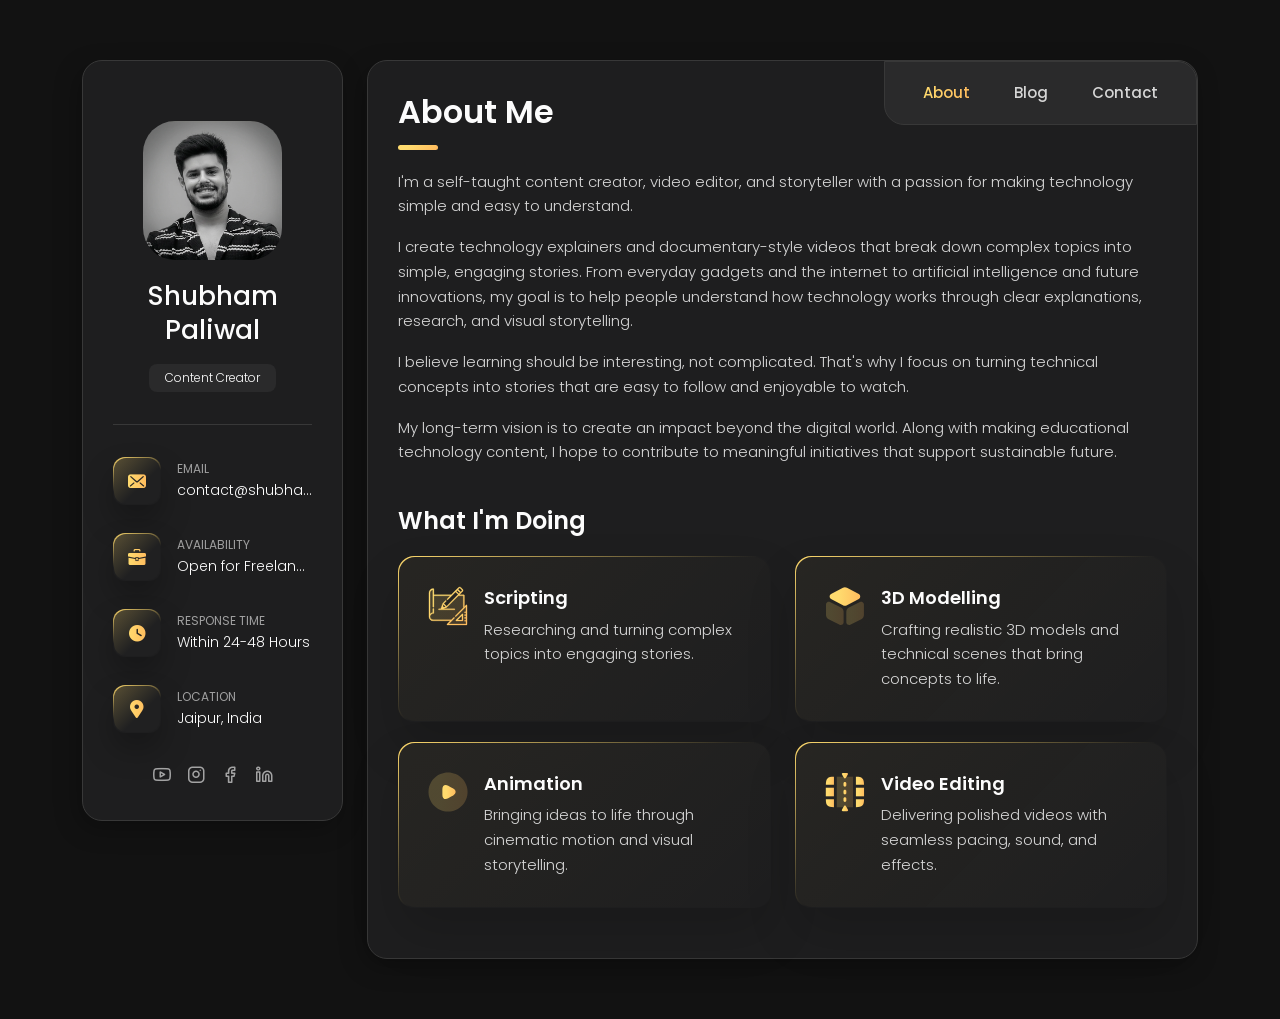
==== commit 51d1d241: "contact form textarea field bug resolved." ====
--- a/index.html
+++ b/index.html
@@ -414,7 +414,7 @@
 						<div class="nav-container">
 							<ul class="nav">
 								<li class="nav__item"><a class="active" href="/">About</a></li>
-								<li class="nav__item"><a href="/work">Featured Work</a></li>
+								<!-- <li class="nav__item"><a href="/work">Featured Work</a></li> -->
 								<li class="nav__item"><a href="https://blog.shubhampaliwal.com/" target="_blank"
 										rel="noopener noreferrer">Blog</a></li>
 								<li class="nav__item"><a href="/contact">Contact</a></li>
